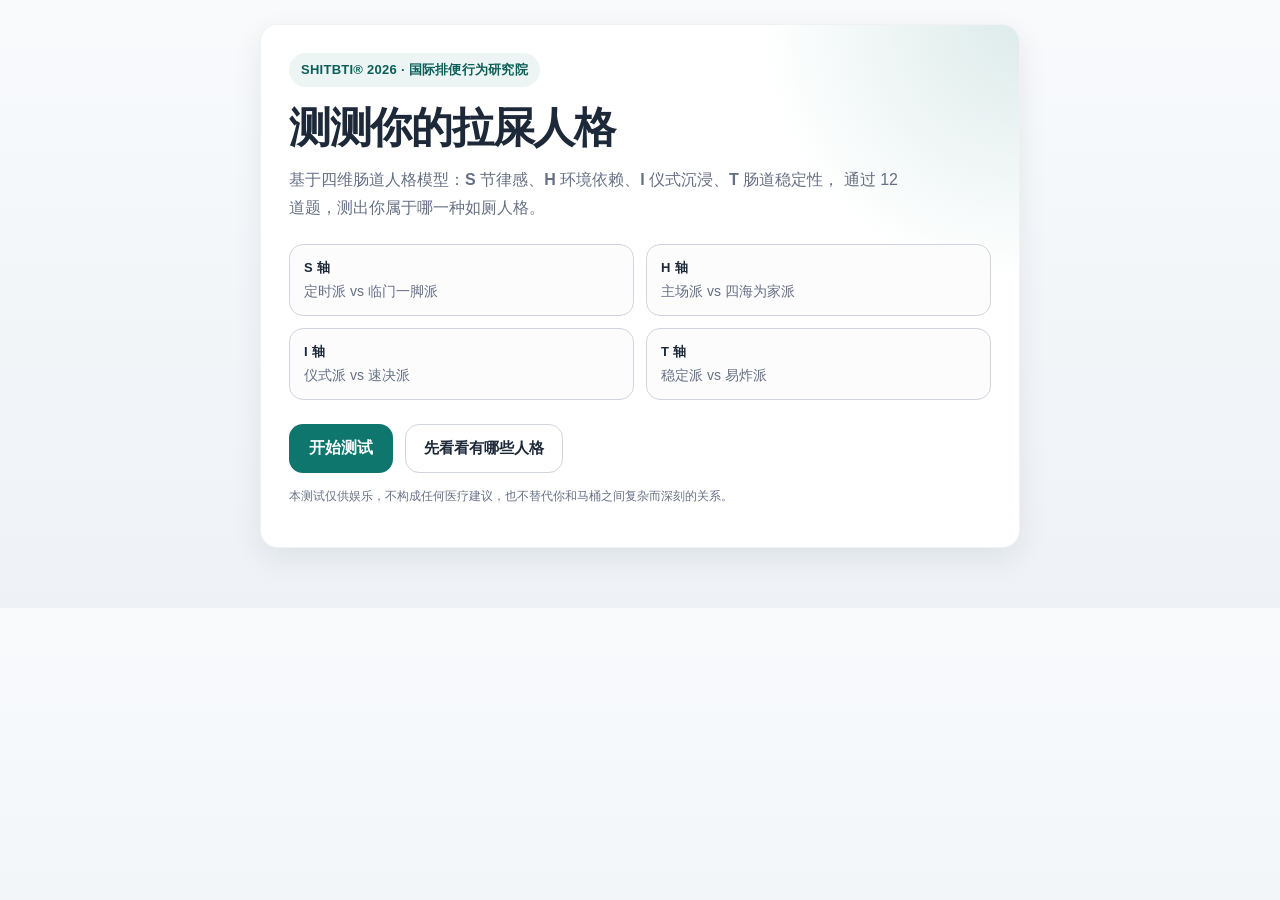
==== index.html @ ddb662e2 "refactor: modularize static SHITBTI site for GitHub Pages" ====
<!DOCTYPE html>
<html lang="zh-CN">
<head>
  <meta charset="UTF-8" />
  <meta name="viewport" content="width=device-width, initial-scale=1.0" />
  <title>SHITBTI® 拉屎人格测试</title>
  <meta name="description" content="一个假正经研究机构风的中文趣味人格测试。12 题测出你的 SHITBTI 拉屎人格类型。" />
  <meta name="keywords" content="SHITBTI,拉屎人格测试,趣味测试,H5" />
  <meta name="theme-color" content="#0f766e" />
  <meta property="og:title" content="SHITBTI® 拉屎人格测试" />
  <meta property="og:description" content="基于四维肠道人格模型，3 分钟测出你的如厕人格。" />
  <meta property="og:type" content="website" />
  <meta property="og:image" content="assets/img/og-placeholder.svg" />
  <link rel="icon" href="assets/img/favicon.svg" type="image/svg+xml" />
  <link rel="stylesheet" href="assets/css/styles.css" />
</head>
<body>
  <main class="wrap">
    <section id="screen-home" class="card">
      <div class="hero">
        <div class="badge">SHITBTI® 2026 · 国际排便行为研究院</div>
        <h1>测测你的拉屎人格</h1>
        <p class="sub">
          基于四维肠道人格模型：<strong>S</strong> 节律感、<strong>H</strong> 环境依赖、<strong>I</strong> 仪式沉浸、<strong>T</strong> 肠道稳定性，
          通过 12 道题，测出你属于哪一种如厕人格。
        </p>
        <div class="grid">
          <div class="mini"><strong>S 轴</strong>定时派 vs 临门一脚派</div>
          <div class="mini"><strong>H 轴</strong>主场派 vs 四海为家派</div>
          <div class="mini"><strong>I 轴</strong>仪式派 vs 速决派</div>
          <div class="mini"><strong>T 轴</strong>稳定派 vs 易炸派</div>
        </div>
        <div class="actions">
          <button class="btn-primary" id="start-btn">开始测试</button>
          <button class="btn-secondary" id="preview-results-btn">先看看有哪些人格</button>
        </div>
        <p class="muted-note">本测试仅供娱乐，不构成任何医疗建议，也不替代你和马桶之间复杂而深刻的关系。</p>
      </div>
    </section>

    <section id="screen-quiz" class="card hidden" aria-live="polite">
      <div class="panel">
        <div class="progress-row">
          <span id="progress-label">第 1 / 12 题</span>
          <span id="scan-text">肠道扫描启动中……</span>
        </div>
        <div class="progress"><div id="progress-bar"></div></div>
        <h2 class="question-title" id="question-title"></h2>
        <p class="question-tip">请选择最像你的那个选项。没有标准答案，只有真实的人类排便生态。</p>
        <div class="options" id="options"></div>
        <div class="status" id="status"></div>
      </div>
    </section>

    <section id="screen-result" class="card hidden">
      <div class="result-head">
        <div class="code" id="result-code"></div>
        <h2 class="result-title" id="result-name"></h2>
        <p class="result-summary" id="result-summary"></p>
        <div class="pill-row" id="traits"></div>
      </div>
      <div class="result-body">
        <div class="block">
          <h3>人格解析</h3>
          <p id="result-description"></p>
        </div>
        <div class="block">
          <h3>朋友眼中的你</h3>
          <p id="result-friend"></p>
        </div>
        <div class="block">
          <h3>风险提示</h3>
          <ul id="result-risks"></ul>
        </div>
        <div class="block">
          <h3>你的行为标签</h3>
          <p id="result-tags"></p>
        </div>
        <div class="footer-actions">
          <button class="btn-primary" id="restart-btn">再测一次</button>
          <button class="btn-secondary" id="copy-btn">复制结果文案</button>
        </div>
        <p class="muted-note">预留能力：后续可在这里加入“生成分享图”按钮和 Canvas/Puppeteer 导出逻辑（TODO）。</p>
      </div>
    </section>
  </main>

  <script src="assets/js/questions.js"></script>
  <script src="assets/js/results.js"></script>
  <script src="assets/js/utils.js"></script>
  <script src="assets/js/app.js"></script>
</body>
</html>
---- assets/css/styles.css ----
:root {
  --bg: #f5f7f8;
  --card: #ffffff;
  --text: #1d2939;
  --muted: #667085;
  --line: #d0d5dd;
  --accent: #0f766e;
  --accent-2: #0b5f58;
  --danger: #7a271a;
  --shadow: 0 10px 30px rgba(16, 24, 40, 0.08);
  --radius: 18px;
}

* { box-sizing: border-box; }

body {
  margin: 0;
  font-family: -apple-system, BlinkMacSystemFont, "Segoe UI", Roboto, "PingFang SC", "Hiragino Sans GB", "Microsoft YaHei", sans-serif;
  background: linear-gradient(180deg, #f8fafc 0%, #eef2f6 100%);
  color: var(--text);
}

.wrap {
  width: min(760px, calc(100vw - 24px));
  margin: 0 auto;
  padding: 24px 0 60px;
}

.card {
  background: var(--card);
  border: 1px solid rgba(16, 24, 40, 0.06);
  border-radius: var(--radius);
  box-shadow: var(--shadow);
  overflow: hidden;
}

.hero,
.result-head {
  padding: 28px;
  background: radial-gradient(circle at top right, rgba(15, 118, 110, 0.14), transparent 28%), #fff;
}

.badge {
  display: inline-flex;
  align-items: center;
  gap: 8px;
  padding: 8px 12px;
  border-radius: 999px;
  background: rgba(15, 118, 110, 0.08);
  color: var(--accent-2);
  font-size: 13px;
  font-weight: 700;
  letter-spacing: 0.02em;
}

h1 {
  margin: 18px 0 10px;
  font-size: clamp(28px, 6vw, 42px);
  line-height: 1.08;
  letter-spacing: -0.03em;
}

.sub,
.result-summary {
  color: var(--muted);
  font-size: 16px;
  line-height: 1.75;
  max-width: 620px;
}

.grid {
  display: grid;
  grid-template-columns: repeat(2, minmax(0, 1fr));
  gap: 12px;
  margin-top: 22px;
}

.mini {
  padding: 14px;
  border: 1px solid var(--line);
  border-radius: 14px;
  background: #fcfcfd;
  font-size: 14px;
  color: var(--muted);
}

.mini strong {
  display: block;
  color: var(--text);
  margin-bottom: 6px;
  font-size: 13px;
  letter-spacing: 0.02em;
  text-transform: uppercase;
}

.actions,
.footer-actions {
  display: flex;
  flex-wrap: wrap;
  gap: 12px;
  margin-top: 24px;
}

button {
  border: none;
  outline: none;
  cursor: pointer;
  transition: 0.2s ease;
}

.btn-primary,
.btn-secondary {
  border-radius: 14px;
  font-size: 15px;
  font-weight: 600;
  padding: 14px 18px;
}

.btn-primary {
  background: var(--accent);
  color: #fff;
  font-size: 16px;
  font-weight: 700;
  padding: 14px 20px;
}

.btn-primary:hover { background: var(--accent-2); }

.btn-secondary {
  background: #fff;
  color: var(--text);
  border: 1px solid var(--line);
}

.panel,
.result-body {
  padding: 22px;
}

.progress-row {
  display: flex;
  justify-content: space-between;
  align-items: center;
  gap: 12px;
  margin-bottom: 14px;
  font-size: 14px;
  color: var(--muted);
}

.progress {
  width: 100%;
  height: 10px;
  border-radius: 999px;
  background: #e4e7ec;
  overflow: hidden;
}

.progress > div {
  height: 100%;
  width: 0;
  background: linear-gradient(90deg, #0f766e 0%, #14b8a6 100%);
  transition: width 0.25s ease;
}

.question-title {
  margin: 16px 0 8px;
  font-size: clamp(22px, 4.6vw, 30px);
  line-height: 1.3;
}

.question-tip,
.block p,
.block li,
.muted-note {
  color: var(--muted);
}

.options {
  display: grid;
  gap: 12px;
}

.option {
  text-align: left;
  width: 100%;
  padding: 16px;
  border-radius: 16px;
  border: 1px solid var(--line);
  background: #fff;
  color: var(--text);
  font-size: 16px;
  line-height: 1.5;
  font-weight: 600;
}

.option:hover {
  transform: translateY(-1px);
  border-color: #98a2b3;
  box-shadow: 0 10px 24px rgba(16, 24, 40, 0.06);
}

.status {
  margin-top: 14px;
  font-size: 14px;
  color: var(--danger);
  min-height: 20px;
}

.result-head {
  border-bottom: 1px solid rgba(16, 24, 40, 0.06);
}

.code {
  font-size: 14px;
  font-weight: 800;
  letter-spacing: 0.16em;
  color: var(--accent);
  text-transform: uppercase;
}

.result-title {
  margin: 12px 0 6px;
  font-size: clamp(30px, 6vw, 44px);
  line-height: 1.08;
  letter-spacing: -0.03em;
}

.result-body {
  display: grid;
  gap: 14px;
}

.block {
  border: 1px solid var(--line);
  border-radius: 16px;
  padding: 16px;
  background: #fcfcfd;
}

.block h3 {
  margin: 0 0 10px;
  font-size: 15px;
}

ul { margin: 0; padding-left: 1.2em; }

.hidden { display: none !important; }

.muted-note {
  font-size: 12px;
  margin-top: 14px;
  line-height: 1.6;
}

.pill-row {
  display: flex;
  flex-wrap: wrap;
  gap: 10px;
  margin-top: 8px;
}

.pill {
  padding: 8px 10px;
  background: rgba(15, 118, 110, 0.08);
  color: var(--accent-2);
  border-radius: 999px;
  font-size: 13px;
  font-weight: 700;
}

@media (max-width: 640px) {
  .hero,
  .panel,
  .result-head,
  .result-body {
    padding-left: 18px;
    padding-right: 18px;
  }

  .grid {
    grid-template-columns: 1fr;
  }
}

.btn-primary, .btn-secondary { text-decoration: none; display: inline-block; }
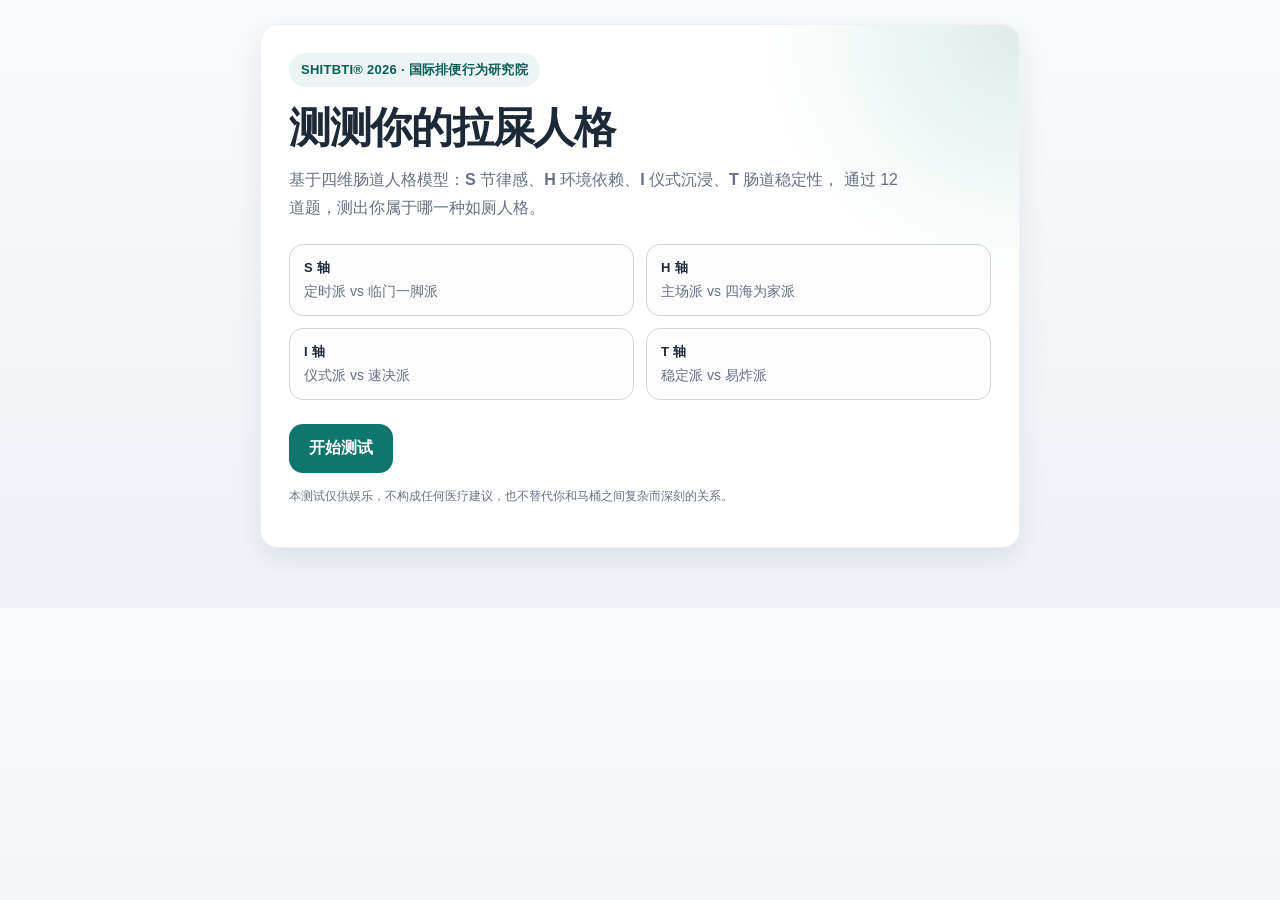
==== commit 54c280a7: "refactor: remove preview entry from home screen" ====
--- a/index.html
+++ b/index.html
@@ -32,7 +32,6 @@
         </div>
         <div class="actions">
           <button class="btn-primary" id="start-btn">开始测试</button>
-          <button class="btn-secondary" id="preview-results-btn">先看看有哪些人格</button>
         </div>
         <p class="muted-note">本测试仅供娱乐，不构成任何医疗建议，也不替代你和马桶之间复杂而深刻的关系。</p>
       </div>
@@ -53,7 +52,7 @@
     </section>
 
     <section id="screen-result" class="card hidden">
-      <div class="result-head">
+      <div class="result-head" id="result-card-source">
         <div class="code" id="result-code"></div>
         <h2 class="result-title" id="result-name"></h2>
         <p class="result-summary" id="result-summary"></p>
@@ -76,11 +75,22 @@
           <h3>你的行为标签</h3>
           <p id="result-tags"></p>
         </div>
+
+        <div class="block">
+          <h3>分享文案版本（A/B）</h3>
+          <div class="variant-row" role="group" aria-label="分享文案版本切换">
+            <button class="variant-btn is-active" id="variant-a-btn" data-variant="A">版本 A（结果播报）</button>
+            <button class="variant-btn" id="variant-b-btn" data-variant="B">版本 B（研究院鉴定书）</button>
+          </div>
+          <p class="share-preview" id="share-preview"></p>
+        </div>
+
         <div class="footer-actions">
           <button class="btn-primary" id="restart-btn">再测一次</button>
           <button class="btn-secondary" id="copy-btn">复制结果文案</button>
+          <button class="btn-secondary" id="share-image-btn">生成分享图</button>
         </div>
-        <p class="muted-note">预留能力：后续可在这里加入“生成分享图”按钮和 Canvas/Puppeteer 导出逻辑（TODO）。</p>
+        <p class="muted-note">本项目不收集用户隐私数据；分享图仅在你的浏览器本地生成并下载。</p>
       </div>
     </section>
   </main>
--- a/assets/css/styles.css
+++ b/assets/css/styles.css
@@ -114,6 +114,8 @@
   font-size: 15px;
   font-weight: 600;
   padding: 14px 18px;
+  text-decoration: none;
+  display: inline-block;
 }
 
 .btn-primary {
@@ -240,6 +242,36 @@
 .block h3 {
   margin: 0 0 10px;
   font-size: 15px;
+}
+
+.variant-row {
+  display: flex;
+  gap: 8px;
+  flex-wrap: wrap;
+}
+
+.variant-btn {
+  border: 1px solid var(--line);
+  background: #fff;
+  color: var(--text);
+  padding: 8px 10px;
+  border-radius: 999px;
+  font-size: 13px;
+}
+
+.variant-btn.is-active {
+  background: rgba(15, 118, 110, 0.1);
+  color: var(--accent-2);
+  border-color: #86cdc6;
+}
+
+.share-preview {
+  margin-top: 12px;
+  padding: 12px;
+  border: 1px dashed var(--line);
+  border-radius: 10px;
+  font-size: 14px;
+  line-height: 1.6;
 }
 
 ul { margin: 0; padding-left: 1.2em; }
@@ -281,5 +313,3 @@
     grid-template-columns: 1fr;
   }
 }
-
-.btn-primary, .btn-secondary { text-decoration: none; display: inline-block; }
